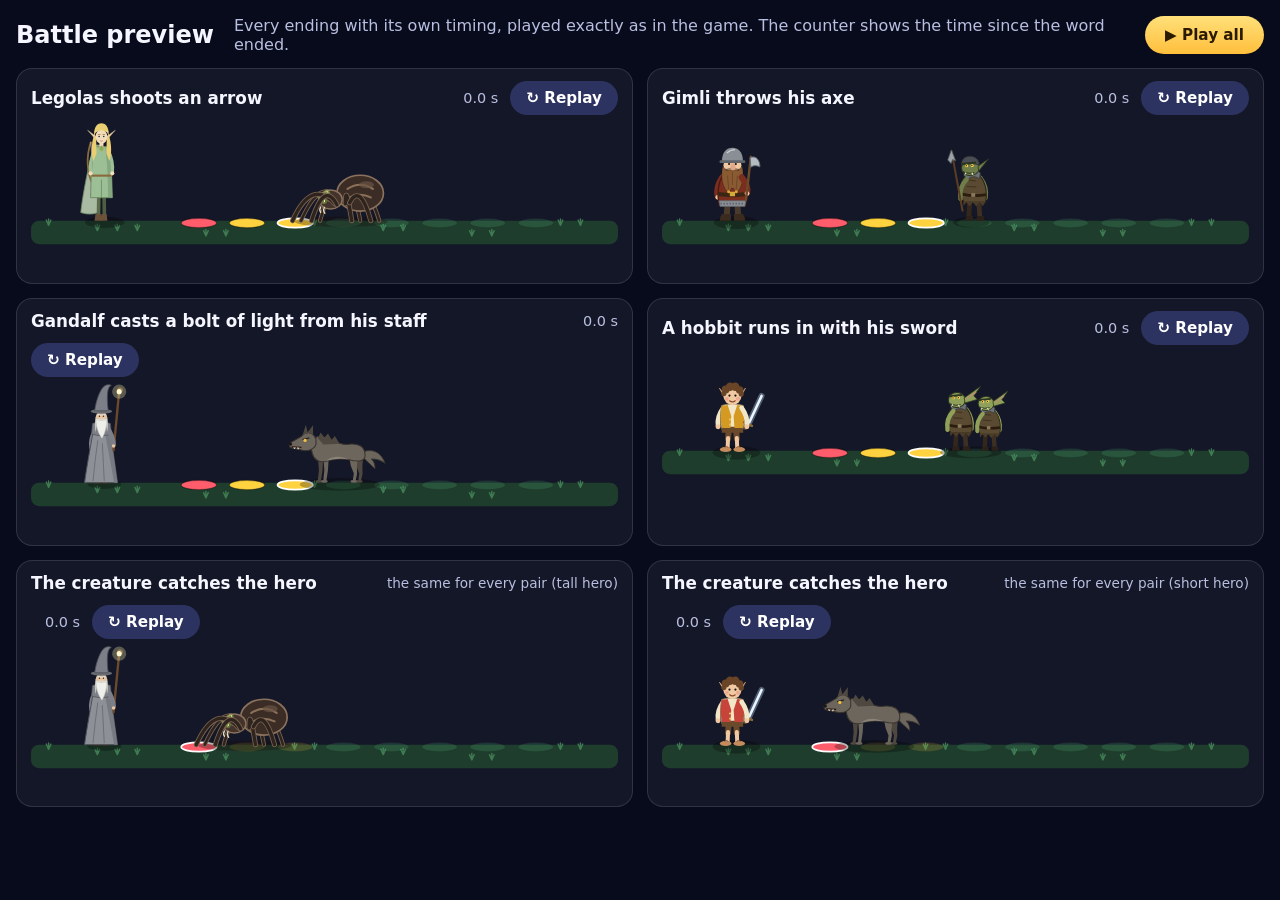
==== battles.html @ c3b60077 "Add a battle preview page that plays every ending with its own timing battles.html shows the four he" ====
<!DOCTYPE html>
<html lang="en">
<head>
  <meta charset="utf-8">
  <meta name="viewport" content="width=device-width, initial-scale=1">
  <title>Battle preview</title>
  <!-- Uses the game's own styles and scene, so what plays here is exactly what plays in the game.
       Keep the ?v= tags the same as in index.html. -->
  <link rel="stylesheet" href="styles.css?v=2026-11-20l">
  <style>
    html, body { height: auto; overflow: auto; }
    body { padding: 16px; color: var(--ink, #fff); font-family: system-ui, -apple-system, "Segoe UI", sans-serif; }
    .top { max-width: 1100px; margin: 0 auto 14px; display: flex; flex-wrap: wrap; align-items: center; gap: 12px 20px; }
    .top h1 { margin: 0; font-size: 1.5rem; }
    .top p { margin: 0; color: var(--ink-dim, #b8bfe0); flex: 1 1 320px; }
    .cards { max-width: 1400px; margin: 0 auto; display: grid; gap: 14px; }
    @media (min-width: 900px) { .cards { grid-template-columns: 1fr 1fr; } .top { max-width: 1400px; } }
    .card { background: rgba(255, 255, 255, .05); border: 1px solid rgba(255, 255, 255, .12); border-radius: 16px; padding: 12px 14px; }
    .card-head { display: flex; align-items: center; gap: 12px; flex-wrap: wrap; }
    .card-head h2 { margin: 0; font-size: 1.05rem; flex: 1 1 auto; }
    .card-head .note { color: var(--ink-dim, #b8bfe0); font-size: .85rem; }
    .clock-txt { font-variant-numeric: tabular-nums; color: var(--ink-dim, #b8bfe0); font-size: .9rem; min-width: 3.4em; text-align: right; }
    .card .scene-svg { max-height: none; }
    .msg { min-height: 1.6em; margin-top: 4px; text-align: center; font-weight: 800; transition: opacity .2s; }
    .msg.box { color: var(--gold, #ffcf5c); }
    button.play { cursor: pointer; border: 0; border-radius: 999px; padding: 8px 16px; font-weight: 800; font-size: .95rem; background: #2c3360; color: #fff; }
    button.play.all { background: linear-gradient(180deg, #ffe07a, #ffbf3c); color: #2a1a00; padding: 10px 20px; }
  </style>
</head>
<body>
  <header class="top">
    <h1>Battle preview</h1>
    <p>Every ending with its own timing, played exactly as in the game. The counter shows the time since the word ended.</p>
    <button type="button" class="play all" id="play-all">▶ Play all</button>
  </header>
  <main class="cards" id="cards"></main>

  <script src="scene.js?v=2026-11-20l"></script>
  <script>
  (function () {
    'use strict';
    // Each battle with a different timing. The creature wins the same way against every hero,
    // so it is shown twice: against a tall hero and against a short one.
    var BATTLES = [
      { hero: 'legolas', foe: 'spider', won: true, title: 'Legolas shoots an arrow', note: '' },
      { hero: 'gimli', foe: 'orc', won: true, title: 'Gimli throws his axe', note: '' },
      { hero: 'gandalf', foe: 'warg', won: true, title: 'Gandalf casts a bolt of light from his staff', note: '' },
      { hero: 'hobbit', foe: 'goblins', won: true, title: 'A hobbit runs in with his sword', note: '' },
      { hero: 'gandalf', foe: 'spider', won: false, title: 'The creature catches the hero', note: 'the same for every pair (tall hero)' },
      { hero: 'hobbit', foe: 'warg', won: false, title: 'The creature catches the hero', note: 'the same for every pair (short hero)' }
    ];
    var ROUND_PAUSE = 5000;   // as in the game: the result box appears 5 s after the word ends

    function cap(s) { return s.charAt(0).toUpperCase() + s.slice(1); }

    var cards = document.getElementById('cards');
    BATTLES.forEach(function (b, i) {
      var c = document.createElement('section');
      c.className = 'card';
      c.innerHTML = '<div class="card-head"><h2>' + b.title + '</h2><span class="note">' + b.note + '</span>' +
        '<span class="clock-txt">0.0 s</span><button type="button" class="play">↻ Replay</button></div>' +
        '<div class="scene"></div><div class="msg"></div>';
      cards.appendChild(c);
      c.querySelector('.play').addEventListener('click', function () { play(c, b); });
      reset(c, b);
    });

    // Build a fresh scene for this battle, with the creature a few stones along the path.
    function reset(c, b) {
      clearTimers(c);
      var root = c.querySelector('.scene');
      root.innerHTML = SCENE.html(b.hero, b.foe);
      c.names = { hero: SCENE.hero().name, foe: SCENE.foe().name, emoji: SCENE.foe().emoji };
      SCENE.update(root, b.won ? 5 : 7, true);
      c.querySelector('.msg').textContent = '';
      c.querySelector('.msg').className = 'msg';
      c.querySelector('.clock-txt').textContent = '0.0 s';
    }
    function clearTimers(c) { (c.timers || []).forEach(clearTimeout); clearInterval(c.tick); c.timers = []; }
    function later(c, ms, fn) { c.timers.push(setTimeout(fn, ms)); }

    function play(c, b) {
      reset(c, b);
      var root = c.querySelector('.scene'), msg = c.querySelector('.msg'), n = c.names;
      var t0;
      function start() {
        t0 = Date.now();
        c.tick = setInterval(function () { c.querySelector('.clock-txt').textContent = ((Date.now() - t0) / 1000).toFixed(1) + ' s'; }, 100);
        later(c, ROUND_PAUSE, function () { msg.className = 'msg box'; msg.textContent = '(The result box appears here in the game.)'; });
        later(c, ROUND_PAUSE + 1500, function () { clearInterval(c.tick); });
      }
      if (b.won) {
        // The word is solved: the hero attacks at once.
        SCENE.end(root, true);
        msg.textContent = '🏹 Hooray! ' + n.hero + ' beat ' + n.foe + '!';
        later(c, 4000, function () { msg.textContent = ''; });
        start();
      } else {
        // The last miss: the creature takes its last step, then (1 s later, as in the game) catches the hero.
        later(c, 400, function () {
          SCENE.update(root, 8, false);
          msg.textContent = n.emoji + ' Oh no! ' + cap(n.foe) + ' got ' + n.hero + '!';
        });
        later(c, 1400, function () {
          SCENE.end(root, false);
          start();
          later(c, 3000, function () { msg.textContent = ''; });
        });
      }
    }

    document.getElementById('play-all').addEventListener('click', function () {
      [].forEach.call(document.querySelectorAll('.card'), function (c, i) { play(c, BATTLES[i]); });
    });
  })();
  </script>
</body>
</html>
---- styles.css ----
/* ================= Snowman ================= */
:root {
  --bg-0: #080b1c;
  --bg-1: #121a3a;
  --ink: #f5f6ff;
  --ink-dim: #b9bfe0;
  --ink-faint: #848bb5;
  --glass: rgba(255, 255, 255, .06);
  --glass-2: rgba(255, 255, 255, .1);
  --line: rgba(255, 255, 255, .13);
  --gold: #ffcf5c;
  --gold-deep: #f09a1a;
  --good: #5fe3a1;
  --bad: #ff5c6c;
  --wood: #c08a4b;
  --shadow: 0 10px 30px rgba(0, 0, 0, .35);
  --font: ui-rounded, "SF Pro Rounded", "Avenir Next", "Nunito", "Segoe UI", system-ui, -apple-system, sans-serif;
  --ease: cubic-bezier(.34, 1.4, .5, 1);
}

*, *::before, *::after { box-sizing: border-box; }

html, body {
  height: 100%;
  margin: 0;
  overflow: hidden;
  background: var(--bg-0);
  color: var(--ink);
  font-family: var(--font);
  -webkit-font-smoothing: antialiased;
  -webkit-tap-highlight-color: transparent;
  -webkit-user-select: none;
  user-select: none;
  touch-action: manipulation;
  overscroll-behavior: none;
}

button, input { font: inherit; color: inherit; }
button { cursor: pointer; touch-action: manipulation; }
h1, h2, h3, p { margin: 0; }
[hidden] { display: none !important; }

.backdrop {
  position: fixed; inset: 0; z-index: 0;
  background:
    radial-gradient(60vmax 60vmax at 10% -10%, rgba(120, 70, 220, .35), transparent 60%),
    radial-gradient(55vmax 55vmax at 105% 15%, rgba(40, 150, 230, .22), transparent 60%),
    radial-gradient(70vmax 50vmax at 50% 125%, rgba(255, 110, 150, .16), transparent 60%),
    linear-gradient(170deg, var(--bg-1), var(--bg-0) 70%);
}
.backdrop::before {
  content: ""; position: absolute; inset: 0; opacity: .7;
  background-image:
    radial-gradient(1.2px 1.2px at 20px 30px, #fff, transparent),
    radial-gradient(1px 1px at 90px 110px, rgba(255, 255, 255, .8), transparent),
    radial-gradient(1.4px 1.4px at 150px 60px, rgba(255, 230, 170, .9), transparent),
    radial-gradient(1px 1px at 60px 170px, rgba(180, 210, 255, .9), transparent);
  background-size: 220px 220px;
  -webkit-mask-image: linear-gradient(180deg, #000, transparent 85%);
  mask-image: linear-gradient(180deg, #000, transparent 85%);
}

.screen {
  position: fixed; inset: 0; z-index: 1;
  display: none; flex-direction: column;
  padding: env(safe-area-inset-top) env(safe-area-inset-right) env(safe-area-inset-bottom) env(safe-area-inset-left);
}
.screen.active { display: flex; animation: screen-in .35s ease both; }
@keyframes screen-in { from { opacity: 0; transform: scale(.985); } to { opacity: 1; transform: none; } }

/* ================= Buttons ================= */
.btn {
  display: inline-flex; align-items: center; justify-content: center; gap: 8px;
  border: 1px solid var(--line);
  background: var(--glass-2);
  border-radius: 999px;
  padding: 0 20px;
  min-height: 46px;
  font-weight: 700;
  letter-spacing: .01em;
  white-space: nowrap;
  transition: transform .15s ease, background .15s ease, box-shadow .15s ease;
}
.btn svg { width: 20px; height: 20px; fill: none; stroke: currentColor; stroke-width: 2; stroke-linecap: round; stroke-linejoin: round; flex: none; }
.btn:active { transform: scale(.96); }
.btn.ghost:hover { background: rgba(255, 255, 255, .17); }
.btn.primary {
  border: 0;
  color: #2a1a00;
  background: linear-gradient(180deg, #ffe08a, var(--gold) 45%, var(--gold-deep));
  box-shadow: 0 8px 22px rgba(240, 170, 40, .35), inset 0 1px 0 rgba(255, 255, 255, .6);
}
.btn.primary:hover { box-shadow: 0 10px 28px rgba(240, 170, 40, .5), inset 0 1px 0 rgba(255, 255, 255, .6); }
.btn.danger { border: 0; color: #fff; background: linear-gradient(180deg, #ff7d8e, #e0405c); }
.btn.big { min-height: 60px; padding: 0 44px; font-size: 1.2rem; }
.btn:focus-visible, .icon-btn:focus-visible, .tile:focus-visible, .seg:focus-visible, .key:focus-visible {
  outline: 3px solid var(--gold); outline-offset: 3px;
}

.icon-btn {
  width: 46px; height: 46px; flex: none;
  display: grid; place-items: center;
  border-radius: 50%;
  border: 1px solid var(--line);
  background: var(--glass-2);
  transition: transform .15s ease, background .15s ease;
}
.icon-btn:hover { background: rgba(255, 255, 255, .17); }
.icon-btn:active { transform: scale(.92); }
.icon-btn svg { width: 22px; height: 22px; fill: none; stroke: currentColor; stroke-width: 2; stroke-linecap: round; stroke-linejoin: round; }
.icon-btn .spk { fill: currentColor; stroke: none; }
.icon-btn .mute { display: none; }
.icon-btn.off .wave { display: none; }
.icon-btn.off .mute { display: block; }
.icon-btn.off { color: var(--ink-faint); }

/* Numbered player disc (used on cards, seats and in scores) */
.pdisc {
  --d: 34px;
  width: var(--d); height: var(--d); flex: none;
  display: inline-grid; place-items: center;
  border-radius: 50%;
  font-weight: 900; font-size: calc(var(--d) * .45); line-height: 1;
  color: #1a1030;
  background:
    radial-gradient(circle at 34% 28%, rgba(255, 255, 255, .7), transparent 46%),
    var(--pc);
  box-shadow: 0 3px 8px rgba(0, 0, 0, .4), inset 0 -2px 3px rgba(0, 0, 0, .25);
}
.pdisc.sm { --d: 28px; }

/* ================= Settings ================= */
.setup-scroll {
  flex: 1; min-height: 0; overflow-y: auto; -webkit-overflow-scrolling: touch;
  padding: clamp(18px, 4vh, 40px) clamp(14px, 4vw, 40px) 24px;
  display: flex; flex-direction: column; align-items: center; gap: 18px;
}
.setup-scroll > * { width: 100%; max-width: 1040px; }

.hero { text-align: center; padding-bottom: 6px; }
.hero h1 {
  font-size: clamp(2.3rem, 6vw, 3.8rem); font-weight: 800; letter-spacing: -.02em; line-height: 1.05;
  background: linear-gradient(180deg, #fff, #ffe7a6 70%, #ffc76a);
  -webkit-background-clip: text; background-clip: text; color: transparent;
}
.hero p { margin: 10px auto 0; max-width: 36em; color: var(--ink-dim); font-size: clamp(.98rem, 2vw, 1.1rem); line-height: 1.45; }

.logo { position: relative; width: 210px; height: 74px; margin: 0 auto 8px; }
.tile-mini {
  position: absolute; bottom: 0;
  width: 50px; height: 50px; display: grid; place-items: center;
  border-radius: 12px;
  font-weight: 900; font-size: 1.7rem; color: #3a2000;
  background: linear-gradient(180deg, #ffe7a6, #ffcf5c 60%, #f09a1a);
  box-shadow: 0 5px 12px rgba(0, 0, 0, .4), inset 0 -3px 0 rgba(0, 0, 0, .15);
}
.tile-mini.t1 { left: 0; }
.tile-mini.t2 { left: 53px; }
.tile-mini.t3 { left: 106px; }
.tile-mini.t4 { left: 159px; animation: letter-drop 2.6s cubic-bezier(.5, 0, .9, .5) infinite; }
@keyframes letter-drop {
  0% { transform: translateY(-34px); opacity: 0; }
  12% { opacity: 1; }
  30% { transform: translateY(0); }
  36% { transform: translateY(-7px); }
  42%, 100% { transform: translateY(0); opacity: 1; }
}

.panel {
  background: var(--glass);
  border: 1px solid var(--line);
  border-radius: 22px;
  padding: clamp(14px, 2.4vw, 22px);
  box-shadow: var(--shadow);
  -webkit-backdrop-filter: blur(14px); backdrop-filter: blur(14px);
}
.panel-head { display: flex; align-items: center; justify-content: space-between; gap: 12px; flex-wrap: wrap; margin-bottom: 14px; }
.panel h2 { font-size: 1.2rem; font-weight: 800; }
.hint { color: var(--ink-faint); font-size: .9rem; margin-top: 12px; line-height: 1.4; }

.segmented { display: inline-flex; padding: 4px; gap: 4px; border-radius: 999px; background: rgba(0, 0, 0, .28); border: 1px solid var(--line); }
.seg {
  min-width: 58px; min-height: 44px; padding: 0 14px; border: 0; border-radius: 999px; background: transparent;
  font-weight: 800; font-size: 1.02rem; color: var(--ink-dim);
  transition: background .2s ease, color .2s ease;
}
.seg:hover { color: var(--ink); }
.seg.on { background: linear-gradient(180deg, #ffe08a, var(--gold) 45%, var(--gold-deep)); color: #2a1a00; box-shadow: 0 3px 10px rgba(240, 170, 40, .35); }
.segmented.small .seg { min-width: 0; min-height: 40px; font-size: .92rem; padding: 0 13px; }

.seats { display: grid; gap: 10px; }
.seat {
  display: flex; align-items: center; gap: 10px; flex-wrap: wrap;
  padding: 10px 12px; border-radius: 16px;
  background: rgba(0, 0, 0, .22);
  border: 1px solid var(--line);
  border-left: 4px solid var(--pc);
}
.seat input {
  flex: 1 1 150px; min-width: 0; min-height: 46px;
  padding: 0 14px; border-radius: 12px;
  border: 1px solid var(--line); background: rgba(255, 255, 255, .07);
  font-weight: 700; font-size: 1.05rem;
  -webkit-user-select: text; user-select: text;
}
.seat input::placeholder { color: var(--ink-faint); font-weight: 600; }
.seat .seat-opts { display: flex; gap: 8px; flex-wrap: wrap; }
.seat .diff[hidden] { display: none; }

.levels { display: grid; grid-template-columns: repeat(5, minmax(0, 1fr)); gap: 12px; }
.tile {
  position: relative; text-align: left;
  display: flex; flex-direction: column; gap: 6px;
  padding: 14px; border-radius: 18px; min-height: 176px;
  border: 2px solid var(--line); background: rgba(0, 0, 0, .22);
  transition: transform .15s ease, border-color .2s ease, background .2s ease;
}
.tile:hover { background: rgba(255, 255, 255, .08); }
.tile:active { transform: scale(.98); }
.tile.on { border-color: var(--gold); background: rgba(255, 207, 92, .1); box-shadow: 0 0 0 4px rgba(255, 207, 92, .12); }
.tile.on::after {
  content: "✓"; position: absolute; top: 10px; right: 10px;
  width: 26px; height: 26px; border-radius: 50%;
  display: grid; place-items: center; font-weight: 900; font-size: .9rem;
  background: var(--gold); color: #2a1a00;
}
.tile-num { color: var(--ink-faint); font-size: .8rem; font-weight: 800; letter-spacing: .06em; text-transform: uppercase; }
.tile-name { font-size: 1.1rem; font-weight: 800; }
.tile-sample { font-weight: 900; font-size: 1.05rem; color: var(--gold); letter-spacing: .04em; white-space: nowrap; overflow: hidden; text-overflow: ellipsis; }
.tile-desc { color: var(--ink-dim); font-size: .86rem; line-height: 1.35; }
.tile-size { color: var(--ink-faint); font-size: .8rem; margin-top: auto; line-height: 1.3; }

.setup-footer {
  flex: none; display: flex; align-items: center; justify-content: center; gap: 22px; flex-wrap: wrap;
  padding: 14px clamp(14px, 4vw, 40px) calc(14px + env(safe-area-inset-bottom));
  background: linear-gradient(180deg, transparent, rgba(6, 8, 22, .85) 40%);
  border-top: 1px solid var(--line);
}
.summary { color: var(--ink-dim); font-weight: 600; text-align: center; }
.summary b { color: var(--ink); }

/* ================= Play screen ================= */
.topbar {
  flex: none; display: flex; align-items: center; gap: 14px;
  padding: 10px clamp(10px, 2vw, 22px) 6px;
}
.brand { display: flex; align-items: center; gap: 8px; font-weight: 800; font-size: 1.2rem; white-space: nowrap; }
.brand-mark {
  width: 34px; height: 34px; border-radius: 10px; display: grid; place-items: center; font-size: 1.05rem; font-weight: 900;
  color: #2a1a00; background: linear-gradient(180deg, #ffe08a, var(--gold) 45%, var(--gold-deep));
  box-shadow: 0 3px 10px rgba(240, 170, 40, .4);
}
.round-info { flex: 1; min-width: 0; text-align: center; color: var(--ink-dim); font-weight: 700; white-space: nowrap; overflow: hidden; text-overflow: ellipsis; }
.round-info b { color: var(--ink); }
.controls { display: flex; align-items: center; gap: 8px; }

.players {
  flex: none; display: grid; gap: clamp(6px, 1vw, 12px);
  grid-template-columns: repeat(var(--n, 2), minmax(0, 1fr));
  padding: 6px clamp(10px, 2vw, 22px);
  width: 100%; max-width: 1200px; margin: 0 auto;
}
.pcard {
  position: relative; display: flex; align-items: center; gap: 10px; min-width: 0;
  padding: 10px 14px; border-radius: 18px;
  background: var(--glass); border: 2px solid var(--line);
  transition: transform .25s var(--ease), border-color .25s ease, background .25s ease, box-shadow .25s ease, opacity .25s ease;
}
.pcard-text { flex: 1; min-width: 0; }
.pcard-name { font-weight: 800; font-size: 1.05rem; white-space: nowrap; overflow: hidden; text-overflow: ellipsis; }
.pcard-tag { color: var(--ink-faint); font-size: .8rem; font-weight: 700; white-space: nowrap; overflow: hidden; text-overflow: ellipsis; min-height: 1.1em; }
.pips { display: flex; flex-wrap: wrap; gap: 1px; margin-top: 2px; line-height: 1; }
.pip { font-style: normal; font-size: .95rem; color: rgba(255, 255, 255, .16); }
.pip.on { color: #ff5c6c; text-shadow: 0 0 6px rgba(255, 92, 108, .45); }
.pcard-score { text-align: center; line-height: 1; flex: none; }
.pcard-score b { display: block; font-size: 1.8rem; font-weight: 900; font-variant-numeric: tabular-nums; }
.pcard-score span { font-size: .66rem; font-weight: 800; letter-spacing: .08em; text-transform: uppercase; color: var(--ink-faint); }
.pcard.active {
  border-color: var(--pc);
  background: linear-gradient(180deg, color-mix(in srgb, var(--pc) 22%, transparent), color-mix(in srgb, var(--pc) 8%, transparent));
  box-shadow: 0 0 0 4px color-mix(in srgb, var(--pc) 22%, transparent), 0 10px 26px rgba(0, 0, 0, .35);
  transform: translateY(-2px);
}
.pcard.active .pcard-tag { color: var(--pc); }
.pcard.active .pdisc { animation: bob 1.1s ease-in-out infinite; }
.pcard.active { animation: card-pulse 1.2s ease-in-out infinite; }
@keyframes card-pulse {
  0%, 100% { border-color: var(--pc); box-shadow: 0 0 0 4px color-mix(in srgb, var(--pc) 22%, transparent), 0 10px 26px rgba(0, 0, 0, .35); }
  50% { border-color: #ffffff; box-shadow: 0 0 0 10px color-mix(in srgb, var(--pc) 45%, transparent), 0 10px 26px rgba(0, 0, 0, .35); }
}
.pcard.out { opacity: .5; }
.pcard.out .pcard-name { text-decoration: line-through; }
@keyframes bob { 50% { transform: translateY(-4px); } }

.status {
  flex: none; display: flex; align-items: center; justify-content: center;
  min-height: 52px; padding: 4px clamp(10px, 2vw, 22px);
  position: relative; z-index: 2;
  width: 100%; max-width: 1200px; margin: 0 auto;
}
.status-main { display: flex; align-items: center; gap: 10px; font-weight: 800; font-size: clamp(1.05rem, 2.2vw, 1.4rem); min-width: 0; }
/* Overflow is visible and the line is roomy, so tall and descending letters are not clipped */
.status-main .txt { min-width: 0; line-height: 1.5; padding: 2px 0; white-space: nowrap; }
.status-main .sub { color: var(--ink-dim); font-weight: 600; font-size: .8em; }
.dots::after { content: ""; animation: dots 1.2s steps(4, end) infinite; }
@keyframes dots { 0% { content: ""; } 25% { content: "."; } 50% { content: ".."; } 75% { content: "..."; } }

/* Table: the path scene across the full width, then the word, the category and the Solve button */
.table {
  container-type: size;
  flex: 1; min-height: 0; min-width: 0;
  display: flex; flex-direction: column; align-items: center; justify-content: center;
  gap: clamp(4px, 1.2vh, 12px);
  padding: 4px clamp(10px, 2vw, 22px);
  width: 100%; max-width: 1200px; margin: 0 auto;
  position: relative;
}
.solve-slot { width: 100%; display: flex; justify-content: center; }
.stage { position: relative; width: 100%; min-width: 0; flex: 0 1 auto; }
.scene { width: 100%; display: flex; justify-content: center; }
.stage .clock { position: absolute; top: 0; right: 0; width: clamp(56px, 7vw, 92px); }
.clock {
  position: relative; flex: 0 0 auto; aspect-ratio: 1;
  width: clamp(72px, 9vw, 112px);
  display: grid; place-items: center;
}
.clock.hot { animation: clock-pulse .5s ease-in-out infinite alternate; }
@keyframes clock-pulse { to { transform: scale(1.06); } }
.clock-svg { width: 100%; height: 100%; transform: rotate(-90deg); overflow: visible; }
.clock .ring-bg { fill: rgba(0, 0, 0, .3); stroke: var(--line); stroke-width: 7; }
.clock .ring-fg {
  fill: none; stroke: var(--good); stroke-width: 7; stroke-linecap: round;
  stroke-dasharray: 276.46; stroke-dashoffset: 0;
  transition: stroke-dashoffset .25s linear, stroke .3s ease;
}
.clock.warn .ring-fg { stroke: var(--gold); }
.clock.hot .ring-fg { stroke: var(--bad); }
.clock.idle .ring-fg { stroke: var(--ink-faint); opacity: .5; }
.clock-num { position: absolute; inset: 0; display: flex; flex-direction: column; align-items: center; justify-content: center; line-height: 1; }
.clock-num b { font-size: clamp(1.4rem, 3vw, 2.2rem); font-weight: 900; font-variant-numeric: tabular-nums; }
.clock.warn .clock-num b { color: var(--gold); }
.clock.hot .clock-num b { color: var(--bad); }
.clock.idle .clock-num b { color: var(--ink-faint); }
.clock-num span { margin-top: 2px; font-size: .66rem; font-weight: 800; letter-spacing: .08em; text-transform: uppercase; color: var(--ink-faint); }
.scene-svg { display: block; width: 100%; height: auto; max-height: max(60px, calc(100cqh - 215px)); overflow: visible; }
.scene .ground { fill: #1f3d2d; }
.scene .tuft { stroke: #3f7a52; stroke-width: 2.4; stroke-linecap: round; fill: none; }
/* The stepping stones: green, then yellow, then the last one red */
.scene .stone { stroke: rgba(0, 0, 0, .35); stroke-width: 2; transition: opacity .5s ease; }
.scene .st-g { fill: #5fd38a; }
.scene .st-y { fill: #ffd23f; }
.scene .st-r { fill: #ff5c6c; }
.scene .stone.passed { opacity: .16; }
.scene .stone.next { stroke: #ffffff; stroke-width: 3; }
/* The creature walks one stone per miss; its legs only wiggle while it moves */
.scene .foe { transition: transform .9s ease-in-out; }
.scene-svg.snap .foe { transition: none; }
.scene .sp-legs { animation: sp-wiggle .3s ease-in-out infinite alternate; animation-play-state: paused; transform-box: fill-box; }
.scene .sp-legs.l { transform-origin: 100% 40%; }
.scene .sp-legs.r { transform-origin: 0% 40%; animation-direction: alternate-reverse; }
.scene .foe.walking .sp-legs, .scene .won .sp-legs, .scene .lost .sp-legs { animation-play-state: running; }
.scene .foe.walking .foe-act { animation: foe-bob .3s ease-in-out infinite alternate; }
@keyframes sp-wiggle { from { transform: rotate(-9deg); } to { transform: rotate(9deg); } }
/* Creatures with two or four legs (orc, goblins, warg) swing them while they walk, and kick them when flipped over */
.scene .foe .leg-a, .scene .foe .leg-b { transform-box: fill-box; transform-origin: 50% 0; animation: leg-swing .3s ease-in-out infinite alternate; animation-play-state: paused; }
.scene .foe .leg-b { animation-direction: alternate-reverse; }
.scene .foe.walking .leg-a, .scene .foe.walking .leg-b, .scene .won .foe .leg-a, .scene .won .foe .leg-b, .scene .lost .foe .leg-a, .scene .lost .foe .leg-b { animation-play-state: running; }
@keyframes leg-swing { from { transform: rotate(-16deg); } to { transform: rotate(16deg); } }
@keyframes foe-bob { to { transform: translateY(-4px); } }
.scene .hero-act, .scene .foe-act { transform-box: fill-box; transform-origin: 50% 100%; }
/* Caught (slowed down so it is easy to follow): the creature leaps, bonks the hero on the head and hops down beside him; stars circle his head */
.scene .stars { opacity: 0; }
.scene .stars text { font-size: 22px; }
.scene .stars-spin { transform-box: fill-box; transform-origin: center; animation: stars-spin 1.4s linear infinite; }
.scene .lost .foe-act { animation: foe-pounce 2.2s ease-in-out forwards; }
.scene .lost .hero-act { animation: hero-bonk .7s 1.2s ease-out forwards; }
.scene .lost .stars { animation: show .4s 1.6s forwards; }
@keyframes foe-pounce {
  0% { transform: none; }
  35% { transform: translate(-120px, calc(var(--bonk) - 40px)); }
  55% { transform: translate(-166px, var(--bonk)); }   /* --bonk: the top of the hero's squashed head */
  75% { transform: translate(-120px, -70px); }
  100% { transform: translate(-64px, 0); }
}
@keyframes hero-bonk { 0% { transform: none; } 50% { transform: scale(1.15, .5); } 100% { transform: scale(1, .66); } }
@keyframes stars-spin { to { transform: rotate(360deg); } }
@keyframes show { to { opacity: 1; } }
/* Solved: the hero attacks with his own weapon (Legolas an arrow, Gimli a thrown axe, Gandalf a bolt of
   light from his staff, a hobbit runs in with his sword). The creature is knocked back as it is hit,
   slides back to where it started, flips onto its back and wiggles its legs; the hero hops for joy. */
.scene .shot { opacity: 0; }
.scene .arrow-shaft { stroke: #8a6a3a; stroke-width: 3; }
.scene .arrow-head { fill: #d9dde4; }
.scene .arrow-fletch { stroke: #f4f1e6; stroke-width: 2; }
.scene .won .shot { animation: shot-fly 1.6s linear forwards; }   /* a slow, steady flight so it is easy to follow */
@keyframes shot-fly { 0% { opacity: 1; transform: none; } 95% { opacity: 1; } 100% { opacity: 0; transform: translate(var(--fx), var(--fy)); } }
.scene .spin { transform-box: fill-box; transform-origin: center; }
.scene .won .spin { animation: stars-spin .4s linear infinite; }          /* the thrown axe spins */
.scene .won.w-axe .held { animation: held-away 1.7s forwards; }          /* Gimli's axe leaves his hand, then he has it back */
@keyframes held-away { 0%, 94% { opacity: 0; } 100% { opacity: 1; } }
.scene .staff-glow { transform-box: fill-box; transform-origin: center; }
.scene .won.w-staff .staff-glow { animation: staff-flash .6s ease-out 2 alternate; }
@keyframes staff-flash { to { transform: scale(3); } }
/* The sword fighter runs to the creature at a steady jog (2.7 s), strikes, and stays there hopping for joy */
.scene .won.w-sword .hero-act { animation: hero-charge 3.1s ease-in-out forwards, hero-hop-there .35s 3.6s ease-in-out 4 alternate; }
.scene .won.w-sword .hero-act .leg-a, .scene .won.w-sword .hero-act .leg-b { transform-box: fill-box; transform-origin: 50% 0; animation: leg-swing .34s ease-in-out 8 alternate; }
.scene .won.w-sword .hero-act .leg-b { animation-direction: alternate-reverse; }
@keyframes hero-charge {
  0% { transform: none; }
  87% { transform: translateX(var(--reach)); }
  93% { transform: translateX(var(--reach)) rotate(12deg); }
  100% { transform: translateX(var(--reach)); }
}
@keyframes hero-hop-there { from { transform: translateX(var(--reach)); } to { transform: translateX(var(--reach)) translateY(-14px); } }
/* With the slower run the strike lands at about 2.9 s, so the creature is knocked back then (and a bit quicker, to finish before the message) */
.scene .won.w-sword .foe-act { animation-delay: 2.9s; animation-duration: 2s; }
.scene .won.w-sword .hit-in { animation-delay: 2.85s; }
/* A flash where the weapon hits */
.scene .hit-in { opacity: 0; transform-box: fill-box; transform-origin: center; }
.scene .hit-ring { fill: none; stroke: #fff6c8; stroke-width: 4; }
.scene .hit-burst { stroke: #ffffff; stroke-width: 3; stroke-linecap: round; }
.scene .won .hit-in { animation: hit-flash .6s 1.5s ease-out forwards; }
@keyframes hit-flash { 0% { opacity: 0; transform: scale(.3); } 30% { opacity: 1; transform: scale(1.1); } 100% { opacity: 0; transform: scale(1.5); } }
.scene .won .foe-act { transform-origin: 50% 50%; animation: foe-flee 2.4s 1.55s ease-in-out forwards; }   /* starts as the weapon hits */
.scene .won .hero-act { animation: hero-hop .35s 3s ease-in-out 4 alternate; }
@keyframes foe-flee {
  0% { transform: none; }
  12% { transform: translateY(-36px); }
  22% { transform: translateY(0); }
  70% { transform: translateX(var(--back)); }
  85%, 100% { transform: translateX(var(--back)) scaleY(-1); }
}
@keyframes hero-hop { to { transform: translateY(-14px); } }
@media (prefers-reduced-motion: reduce) {
  .scene .foe { transition: none; }
  .scene .sp-legs, .scene .foe .leg-a, .scene .foe .leg-b, .scene .stars-spin, .scene .spin, .scene .foe.walking .foe-act { animation: none; }
  .scene .won .shot, .scene .won .hit-in, .scene .won .foe-act, .scene .lost .foe-act, .scene .won .hero-act, .scene .lost .hero-act,
  .scene .lost .stars, .scene .won .held, .scene .won .staff-glow, .scene .won .hero-act .leg-a, .scene .won .hero-act .leg-b { animation-duration: .01s; animation-delay: 0s; animation-iteration-count: 1; }
  .scene .won.w-sword .foe-act, .scene .won.w-sword .hit-in, .scene .won.w-sword .hero-act { animation-duration: .01s; animation-delay: 0s; }
}

.side {
  display: flex; flex-direction: column; align-items: center; gap: 14px;
  min-width: 0; width: 100%;   /* not positioned, so the toast is placed over the top of the scene */
}
.hint-wrap { min-height: 0; display: grid; place-items: center; }
.hint-wrap:empty { display: none; }   /* levels 2 to 5: no hint, so no space is kept for one */
.picture { font-size: clamp(3.6rem, 11vh, 6.2rem); line-height: 1; filter: drop-shadow(0 6px 12px rgba(0, 0, 0, .4)); animation: bob 2.4s ease-in-out infinite; }
.chip {
  padding: 10px 18px; border-radius: 999px;
  background: var(--glass-2); border: 1px solid var(--line);
  font-weight: 700; font-size: clamp(1rem, 2vw, 1.2rem); color: var(--ink-dim);
}
.chip b { color: var(--gold); }

/* The word band spans the full width of the screen. Every letter box shrinks as needed,
   so the whole word always stays on one line. */
.word-band { flex: none; width: 100%; padding: clamp(8px, 1.6vh, 14px) clamp(8px, 2vw, 22px) 4px; }
.word {
  --gap: clamp(3px, .6vw, 8px);
  container-type: inline-size;
  display: flex; flex-wrap: nowrap; justify-content: center; gap: var(--gap);
  width: 100%; margin: 0;
}
.wl {
  --w: min(clamp(26px, 6.2vw, 58px), calc((100cqi - (var(--n, 1) - 1) * var(--gap)) / var(--n, 1)));
  width: var(--w); flex: 0 0 auto;
  height: clamp(44px, 9vh, 66px);
  display: grid; place-items: center;
  border-bottom: 5px solid rgba(255, 255, 255, .55);
  font-weight: 900; font-size: min(clamp(1.6rem, 4.6vw, 3rem), calc(var(--w) * .72));
  color: var(--gold);
  text-shadow: 0 3px 8px rgba(0, 0, 0, .4);
}
.wl.found { color: var(--good); }
.wl.pop { animation: pop-in .5s var(--ease); }
.wl.missed { color: var(--bad); opacity: .85; }
@keyframes pop-in { from { transform: scale(.4) translateY(10px); opacity: 0; } }

/* The toast floats over the top of the scene (the sky), out of the page flow, so showing it never moves anything else. */
.toast-slot { position: absolute; top: 2px; left: 0; right: 0; height: 52px; z-index: 8; pointer-events: none; }
.toast {
  position: absolute; left: 50%; top: 50%; translate: -50% -50%;
  display: flex; align-items: center; gap: 12px;
  max-width: calc(100% - 16px); white-space: nowrap;
  padding: 10px 20px; border-radius: 20px;
  background: rgba(14, 10, 34, .92); border: 2px solid var(--gold);
  box-shadow: 0 10px 30px rgba(0, 0, 0, .5), 0 0 30px rgba(255, 207, 92, .2);
  font-weight: 900; font-size: clamp(1.1rem, 2.6vw, 1.5rem);
  transform: scale(.7); opacity: 0;
  transition: transform .3s var(--ease), opacity .2s ease;
}
.toast.show { transform: scale(1); opacity: 1; }
.toast-ico { font-size: 1.5em; line-height: 1; }

/* On-screen keyboard */
.keyboard { flex: none; width: 100%; max-width: 1000px; margin: 0 auto; padding: 6px clamp(8px, 2vw, 18px) calc(12px + env(safe-area-inset-bottom)); }
.kb-alpha { display: grid; grid-template-columns: repeat(9, minmax(0, 1fr)); gap: clamp(6px, 1vw, 10px); }
.kb-row { display: flex; justify-content: center; gap: clamp(3px, .6vw, 7px); margin-bottom: clamp(4px, .8vh, 8px); }
.kb-row:last-child { margin-bottom: 0; }
.key {
  flex: 1 1 0; min-width: 0; height: clamp(38px, 7.2vh, 56px);
  border: 1px solid var(--line); border-radius: 14px;
  background: rgba(255, 255, 255, .1);
  font-weight: 900; font-size: clamp(1rem, 2.6vw, 1.35rem);
  box-shadow: 0 4px 0 rgba(0, 0, 0, .3);
  transition: transform .1s ease, background .15s ease;
}
.key.big { height: clamp(50px, 9vh, 72px); font-size: clamp(1.5rem, 4.4vw, 2.3rem); border-radius: 18px; }
/* Levels 3 to 5: a little bigger letter boxes */
.keyboard.qwerty .key { height: clamp(44px, 8vh, 62px); font-size: clamp(1.15rem, 3.1vw, 1.6rem); }
.kb-row .key { max-width: 62px; }
.key:not(:disabled):hover { background: rgba(255, 255, 255, .2); }
.key:not(:disabled):active { transform: translateY(2px); box-shadow: 0 2px 0 rgba(0, 0, 0, .3); }
.key:disabled { opacity: .4; cursor: default; }
.key.hit { background: linear-gradient(180deg, #8af0bd, var(--good)); color: #063a22; border-color: transparent; opacity: 1; }
.key.miss { background: linear-gradient(180deg, #ff8a95, var(--bad)); color: #3e0a12; border-color: transparent; opacity: .9; text-decoration: line-through; }
.key:disabled { box-shadow: none; }

/* Solve the whole word */
.solve-bar { display: flex; flex-wrap: wrap; justify-content: center; align-items: center; gap: 8px; margin-bottom: 8px; min-height: 40px; }
.solve-bar.solve-empty { visibility: hidden; }
.solve-bar .btn { min-height: 40px; padding: 0 16px; font-size: .95rem; }
.solve-bar .btn.solve-go {
  border: 0; color: #0b3a1e;
  background: linear-gradient(180deg, #d6fbe2, #9ff0b9);
  box-shadow: 0 6px 16px rgba(95, 227, 161, .35), inset 0 1px 0 rgba(255, 255, 255, .7);
}
.solve-bar .btn.solve-go:hover { background: linear-gradient(180deg, #e6fdec, #b2f5c8); }
.solve-bar .btn:disabled { opacity: .4; }
.wl.typed { color: #fff; border-bottom-color: var(--gold); }

/* ================= Modal ================= */
.modal-layer {
  position: fixed; inset: 0; z-index: 20; display: grid; place-items: center; padding: 18px;
  background: rgba(5, 6, 18, .62);
  -webkit-backdrop-filter: blur(5px); backdrop-filter: blur(5px);
  animation: fade .2s ease both;
}
@keyframes fade { from { opacity: 0; } }
.modal {
  width: min(520px, 100%); max-height: 92vh; overflow-y: auto;
  padding: clamp(20px, 4vw, 32px); border-radius: 26px; text-align: center;
  background: linear-gradient(180deg, #26204f, #151333);
  border: 1px solid rgba(255, 255, 255, .18);
  box-shadow: 0 30px 80px rgba(0, 0, 0, .65);
  animation: modal-in .35s var(--ease) both;
}
@keyframes modal-in { from { transform: scale(.85) translateY(20px); opacity: 0; } }
.modal-ico { font-size: 3.4rem; line-height: 1; margin-bottom: 8px; }
.modal h3 { font-size: clamp(1.5rem, 4.5vw, 2.1rem); font-weight: 900; line-height: 1.15; }
.modal p { color: var(--ink-dim); margin-top: 8px; line-height: 1.45; }
.answer {
  margin: 16px auto 0; display: inline-block; padding: 10px 22px; border-radius: 18px;
  background: rgba(0, 0, 0, .3); border: 1px solid var(--line);
  font-weight: 900; font-size: clamp(1.6rem, 5vw, 2.3rem); letter-spacing: .12em; color: var(--gold);
}
.scores { display: grid; gap: 8px; margin: 18px 0 4px; text-align: left; }
.score-row { display: flex; align-items: center; gap: 10px; padding: 8px 12px; border-radius: 14px; background: rgba(0, 0, 0, .25); border: 1px solid var(--line); }
.score-row .nm { flex: 1; min-width: 0; font-weight: 800; overflow: hidden; text-overflow: ellipsis; white-space: nowrap; }
.score-row .sc { font-weight: 900; font-size: 1.3rem; font-variant-numeric: tabular-nums; }
.score-row.lead { border-color: var(--gold); background: rgba(255, 207, 92, .1); }
.modal-actions { display: flex; gap: 10px; justify-content: center; flex-wrap: wrap; margin-top: 20px; }
.modal-actions .btn { min-height: 52px; padding: 0 24px; }

#confetti { position: fixed; inset: 0; width: 100%; height: 100%; z-index: 30; pointer-events: none; }

/* ================= Responsive ================= */
@media (min-width: 1400px) and (min-height: 820px) {
  html { font-size: 19px; }
  .pcard .pdisc { --d: 46px; }
  .btn, .icon-btn { min-height: 52px; }
  .icon-btn { width: 52px; height: 52px; }
}
@media (max-width: 900px) {
  .levels { grid-template-columns: repeat(3, minmax(0, 1fr)); }
  .levels .tile:last-child:nth-child(3n + 1) { grid-column: 2 / span 1; }
}
@media (max-width: 720px) {
  .brand-name { display: none; }
  .controls .btn { padding: 0; width: 46px; }
  .controls .btn span { display: none; }
  .round-info .long { display: none; }
  .round-info { font-size: .9rem; text-align: left; }
  .topbar { gap: 8px; }
  .pcard { padding: 8px 10px; gap: 8px; border-radius: 14px; }
  .pcard .pdisc { --d: 30px; }
  .pcard-name { font-size: .95rem; }
  .pcard-score b { font-size: 1.4rem; }
  .pcard-score span { display: none; }
  .players[style*="--n: 4"] .pcard-tag { display: none; }
  .players[style*="--n: 4"] { grid-template-columns: repeat(2, minmax(0, 1fr)); }
  .players[style*="--n: 4"] .pcard { padding: 5px 10px; }
  .players[style*="--n: 3"] .pcard-tag { display: none; }
  .levels { grid-template-columns: repeat(2, minmax(0, 1fr)); }
  .levels .tile:last-child:nth-child(odd) { grid-column: span 2; }
  .levels .tile { min-height: 0; }
  .tile-desc { display: none; }
  /* Phones: keep the scene, word and Solve button all on screen above the keyboard */
  .table { gap: 4px; position: relative; }
  .hint-wrap { min-height: 0; }
  .picture { font-size: clamp(2.4rem, 7vh, 3.6rem); }
  .chip { padding: 6px 14px; }
  .side { gap: 4px; }
  .toast-slot { position: absolute; top: 2px; left: 0; right: 0; height: auto; z-index: 8; }
  .status { min-height: 40px; }
}
@media (max-width: 480px) {
  .seat .seat-opts { width: 100%; }
  .btn.big { width: 100%; }
  .kb-row .key { max-width: none; }
  .pcard .pips { display: none; }
}
/* Short windows: shrink the keys so the word and keyboard stay on screen */
@media (max-height: 820px) {
  .toast-slot { height: 44px; }
  .key.big { height: clamp(40px, 7vh, 60px); }
  .keyboard.qwerty .key { height: clamp(38px, 6.5vh, 54px); }
}
@media (max-height: 560px) {
  .topbar { padding-top: 4px; padding-bottom: 2px; }
  .players { padding-top: 2px; padding-bottom: 2px; }
  .pcard { padding: 4px 10px; }
  .pcard-tag, .pcard-score span { display: none; }
  .pcard .pdisc { --d: 26px; }
  .status { min-height: 34px; }
  .icon-btn, .controls .btn { width: 40px; height: 40px; min-height: 40px; }
  .controls .btn { padding: 0; }
  .controls .btn span { display: none; }   /* icons only, so the buttons don't overlap */
  .toast-slot { height: 36px; }
}
/* Short landscape screens (phones turned sideways): the word, category and Solve button share one row under the scene */
@media (max-height: 560px) and (orientation: landscape) {
  .table { display: grid; grid-template-columns: minmax(0, 1fr) auto; grid-template-areas: "stage stage" "word side"; align-content: center; column-gap: 12px; row-gap: 4px; }
  .stage { grid-area: stage; }
  .word-band { grid-area: word; padding: 0; }
  .side { grid-area: side; flex-direction: row; width: auto; gap: 8px; }
  .solve-slot { width: auto; }
  .solve-bar { margin-bottom: 0; flex-wrap: nowrap; }
  .chip { padding: 4px 12px; font-size: .9rem; white-space: nowrap; }
  .wl { height: 40px; }
  .scene-svg { max-height: max(40px, calc(100cqh - 56px)); }
  .stage .clock { width: 48px; }
}
@media (max-height: 450px) {
  .key.big { height: 34px; font-size: 1.3rem; border-radius: 12px; }
  .kb-alpha { gap: 5px; }
}
@media (prefers-reduced-motion: reduce) {
  .backdrop::after, .tile-mini.t4, .pcard.active .pdisc, .pcard.active, .picture { animation: none; }
}
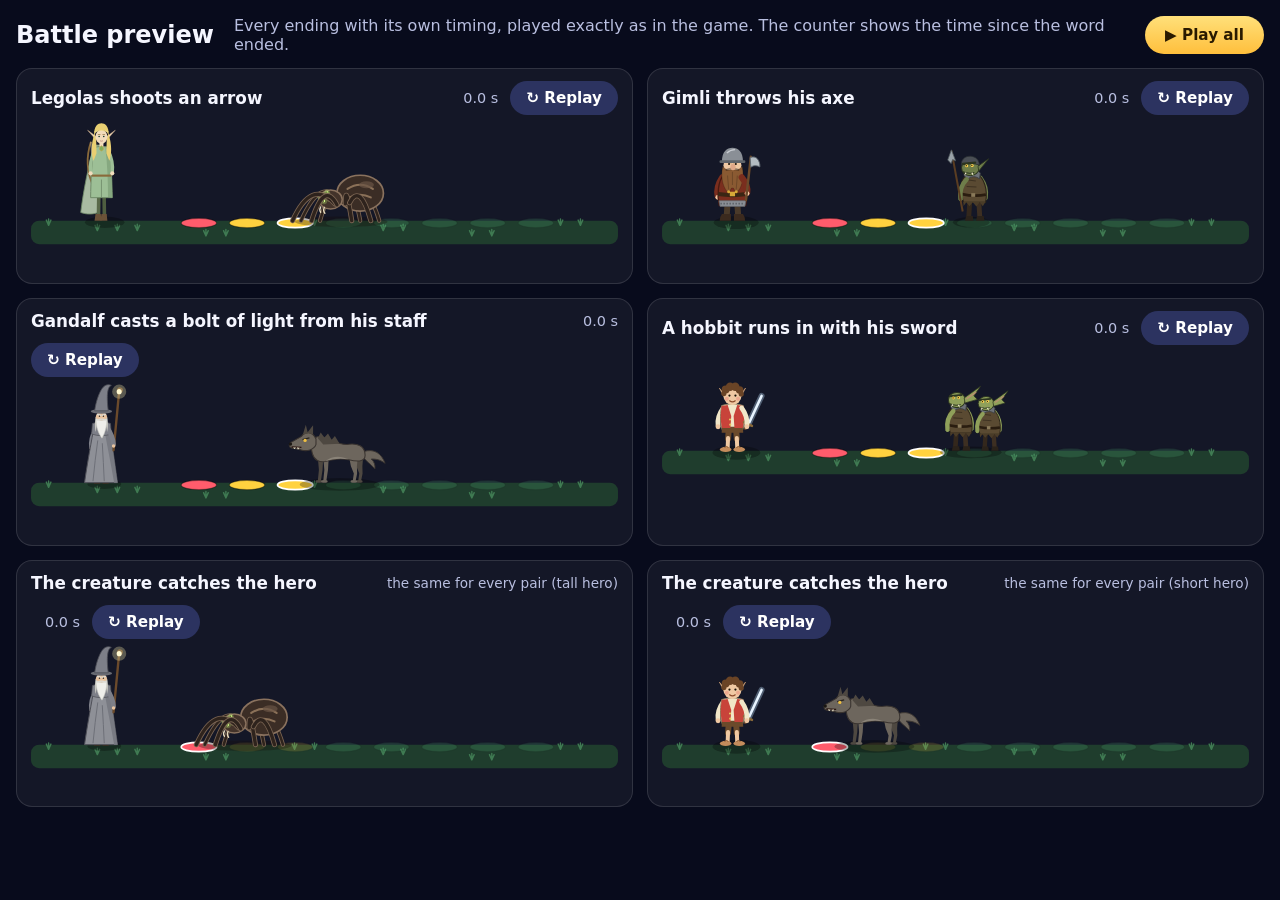
==== commit ba0ec2f3: "Every hero waits 1 second before attacking Arrow, axe and bolt now hit at about 2.6 s; the hobbit's " ====
--- a/battles.html
+++ b/battles.html
@@ -6,7 +6,7 @@
   <title>Battle preview</title>
   <!-- Uses the game's own styles and scene, so what plays here is exactly what plays in the game.
        Keep the ?v= tags the same as in index.html. -->
-  <link rel="stylesheet" href="styles.css?v=2026-11-20l">
+  <link rel="stylesheet" href="styles.css?v=2026-11-20m">
   <style>
     html, body { height: auto; overflow: auto; }
     body { padding: 16px; color: var(--ink, #fff); font-family: system-ui, -apple-system, "Segoe UI", sans-serif; }
@@ -35,7 +35,7 @@
   </header>
   <main class="cards" id="cards"></main>
 
-  <script src="scene.js?v=2026-11-20l"></script>
+  <script src="scene.js?v=2026-11-20m"></script>
   <script>
   (function () {
     'use strict';
--- a/styles.css
+++ b/styles.css
@@ -392,18 +392,19 @@
 .scene .arrow-shaft { stroke: #8a6a3a; stroke-width: 3; }
 .scene .arrow-head { fill: #d9dde4; }
 .scene .arrow-fletch { stroke: #f4f1e6; stroke-width: 2; }
-.scene .won .shot { animation: shot-fly 1.6s linear forwards; }   /* a slow, steady flight so it is easy to follow */
+/* Every hero waits 1 s before attacking, so the players can see the moment */
+.scene .won .shot { animation: shot-fly 1.6s 1s linear forwards; }   /* a slow, steady flight so it is easy to follow */
 @keyframes shot-fly { 0% { opacity: 1; transform: none; } 95% { opacity: 1; } 100% { opacity: 0; transform: translate(var(--fx), var(--fy)); } }
 .scene .spin { transform-box: fill-box; transform-origin: center; }
 .scene .won .spin { animation: stars-spin .4s linear infinite; }          /* the thrown axe spins */
-.scene .won.w-axe .held { animation: held-away 1.7s forwards; }          /* Gimli's axe leaves his hand, then he has it back */
+.scene .won.w-axe .held { animation: held-away 1.7s 1s forwards; }          /* Gimli's axe leaves his hand, then he has it back */
 @keyframes held-away { 0%, 94% { opacity: 0; } 100% { opacity: 1; } }
 .scene .staff-glow { transform-box: fill-box; transform-origin: center; }
-.scene .won.w-staff .staff-glow { animation: staff-flash .6s ease-out 2 alternate; }
+.scene .won.w-staff .staff-glow { animation: staff-flash .6s 1s ease-out 2 alternate; }
 @keyframes staff-flash { to { transform: scale(3); } }
 /* The sword fighter runs to the creature at a steady jog (2.7 s), strikes, and stays there hopping for joy */
-.scene .won.w-sword .hero-act { animation: hero-charge 3.1s ease-in-out forwards, hero-hop-there .35s 3.6s ease-in-out 4 alternate; }
-.scene .won.w-sword .hero-act .leg-a, .scene .won.w-sword .hero-act .leg-b { transform-box: fill-box; transform-origin: 50% 0; animation: leg-swing .34s ease-in-out 8 alternate; }
+.scene .won.w-sword .hero-act { animation: hero-charge 3.1s 1s ease-in-out forwards, hero-hop-there .35s 4.6s ease-in-out 4 alternate; }
+.scene .won.w-sword .hero-act .leg-a, .scene .won.w-sword .hero-act .leg-b { transform-box: fill-box; transform-origin: 50% 0; animation: leg-swing .34s 1s ease-in-out 8 alternate; }
 .scene .won.w-sword .hero-act .leg-b { animation-direction: alternate-reverse; }
 @keyframes hero-charge {
   0% { transform: none; }
@@ -412,17 +413,17 @@
   100% { transform: translateX(var(--reach)); }
 }
 @keyframes hero-hop-there { from { transform: translateX(var(--reach)); } to { transform: translateX(var(--reach)) translateY(-14px); } }
-/* With the slower run the strike lands at about 2.9 s, so the creature is knocked back then (and a bit quicker, to finish before the message) */
-.scene .won.w-sword .foe-act { animation-delay: 2.9s; animation-duration: 2s; }
-.scene .won.w-sword .hit-in { animation-delay: 2.85s; }
+/* With the slower run (and the 1 s wait) the strike lands at about 3.9 s, so the creature is knocked back then */
+.scene .won.w-sword .foe-act { animation-delay: 3.9s; animation-duration: 1.1s; }   /* quicker, so it ends before the result box at 5 s */
+.scene .won.w-sword .hit-in { animation-delay: 3.85s; }
 /* A flash where the weapon hits */
 .scene .hit-in { opacity: 0; transform-box: fill-box; transform-origin: center; }
 .scene .hit-ring { fill: none; stroke: #fff6c8; stroke-width: 4; }
 .scene .hit-burst { stroke: #ffffff; stroke-width: 3; stroke-linecap: round; }
-.scene .won .hit-in { animation: hit-flash .6s 1.5s ease-out forwards; }
+.scene .won .hit-in { animation: hit-flash .6s 2.5s ease-out forwards; }
 @keyframes hit-flash { 0% { opacity: 0; transform: scale(.3); } 30% { opacity: 1; transform: scale(1.1); } 100% { opacity: 0; transform: scale(1.5); } }
-.scene .won .foe-act { transform-origin: 50% 50%; animation: foe-flee 2.4s 1.55s ease-in-out forwards; }   /* starts as the weapon hits */
-.scene .won .hero-act { animation: hero-hop .35s 3s ease-in-out 4 alternate; }
+.scene .won .foe-act { transform-origin: 50% 50%; animation: foe-flee 2.4s 2.55s ease-in-out forwards; }   /* starts as the weapon hits */
+.scene .won .hero-act { animation: hero-hop .35s 4s ease-in-out 4 alternate; }
 @keyframes foe-flee {
   0% { transform: none; }
   12% { transform: translateY(-36px); }
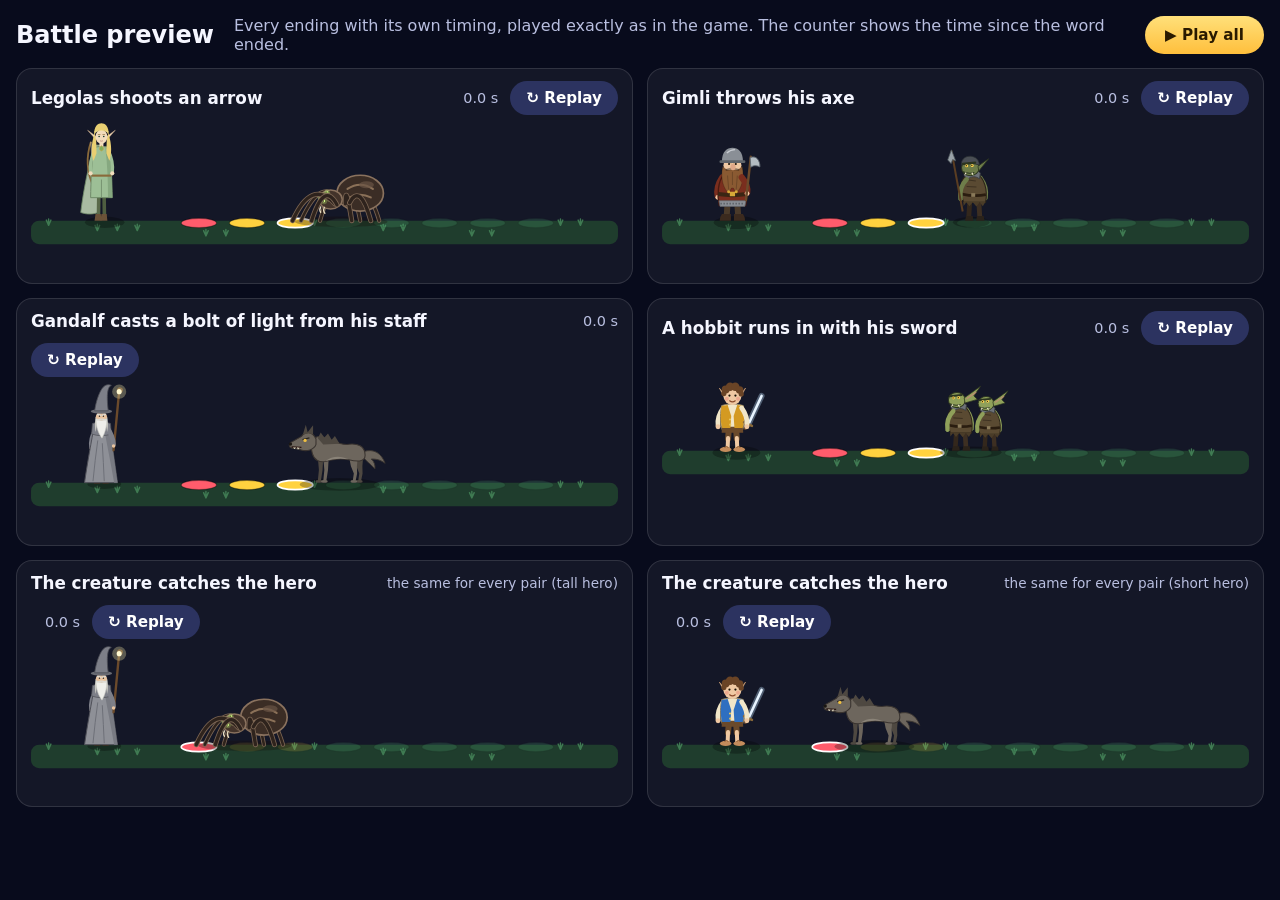
==== commit 5008c98b: "Wait 6 seconds after a solved word before the result box (5 when the creature wins) The knock-back a" ====
--- a/battles.html
+++ b/battles.html
@@ -6,7 +6,7 @@
   <title>Battle preview</title>
   <!-- Uses the game's own styles and scene, so what plays here is exactly what plays in the game.
        Keep the ?v= tags the same as in index.html. -->
-  <link rel="stylesheet" href="styles.css?v=2026-11-20m">
+  <link rel="stylesheet" href="styles.css?v=2026-11-20n">
   <style>
     html, body { height: auto; overflow: auto; }
     body { padding: 16px; color: var(--ink, #fff); font-family: system-ui, -apple-system, "Segoe UI", sans-serif; }
@@ -35,7 +35,7 @@
   </header>
   <main class="cards" id="cards"></main>
 
-  <script src="scene.js?v=2026-11-20m"></script>
+  <script src="scene.js?v=2026-11-20n"></script>
   <script>
   (function () {
     'use strict';
@@ -49,7 +49,8 @@
       { hero: 'gandalf', foe: 'spider', won: false, title: 'The creature catches the hero', note: 'the same for every pair (tall hero)' },
       { hero: 'hobbit', foe: 'warg', won: false, title: 'The creature catches the hero', note: 'the same for every pair (short hero)' }
     ];
-    var ROUND_PAUSE = 5000;   // as in the game: the result box appears 5 s after the word ends
+    // As in the game: the result box appears 6 s after a solved word, 5 s after the creature wins.
+    var WIN_PAUSE = 6000, ROUND_PAUSE = 5000;
 
     function cap(s) { return s.charAt(0).toUpperCase() + s.slice(1); }
 
@@ -86,8 +87,9 @@
       function start() {
         t0 = Date.now();
         c.tick = setInterval(function () { c.querySelector('.clock-txt').textContent = ((Date.now() - t0) / 1000).toFixed(1) + ' s'; }, 100);
-        later(c, ROUND_PAUSE, function () { msg.className = 'msg box'; msg.textContent = '(The result box appears here in the game.)'; });
-        later(c, ROUND_PAUSE + 1500, function () { clearInterval(c.tick); });
+        var pause = b.won ? WIN_PAUSE : ROUND_PAUSE;
+        later(c, pause, function () { msg.className = 'msg box'; msg.textContent = '(The result box appears here in the game.)'; });
+        later(c, pause + 1500, function () { clearInterval(c.tick); });
       }
       if (b.won) {
         // The word is solved: the hero attacks at once.
--- a/styles.css
+++ b/styles.css
@@ -414,7 +414,7 @@
 }
 @keyframes hero-hop-there { from { transform: translateX(var(--reach)); } to { transform: translateX(var(--reach)) translateY(-14px); } }
 /* With the slower run (and the 1 s wait) the strike lands at about 3.9 s, so the creature is knocked back then */
-.scene .won.w-sword .foe-act { animation-delay: 3.9s; animation-duration: 1.1s; }   /* quicker, so it ends before the result box at 5 s */
+.scene .won.w-sword .foe-act { animation-delay: 3.9s; animation-duration: 2s; }   /* ends at 5.9 s, just before the result box at 6 s */
 .scene .won.w-sword .hit-in { animation-delay: 3.85s; }
 /* A flash where the weapon hits */
 .scene .hit-in { opacity: 0; transform-box: fill-box; transform-origin: center; }
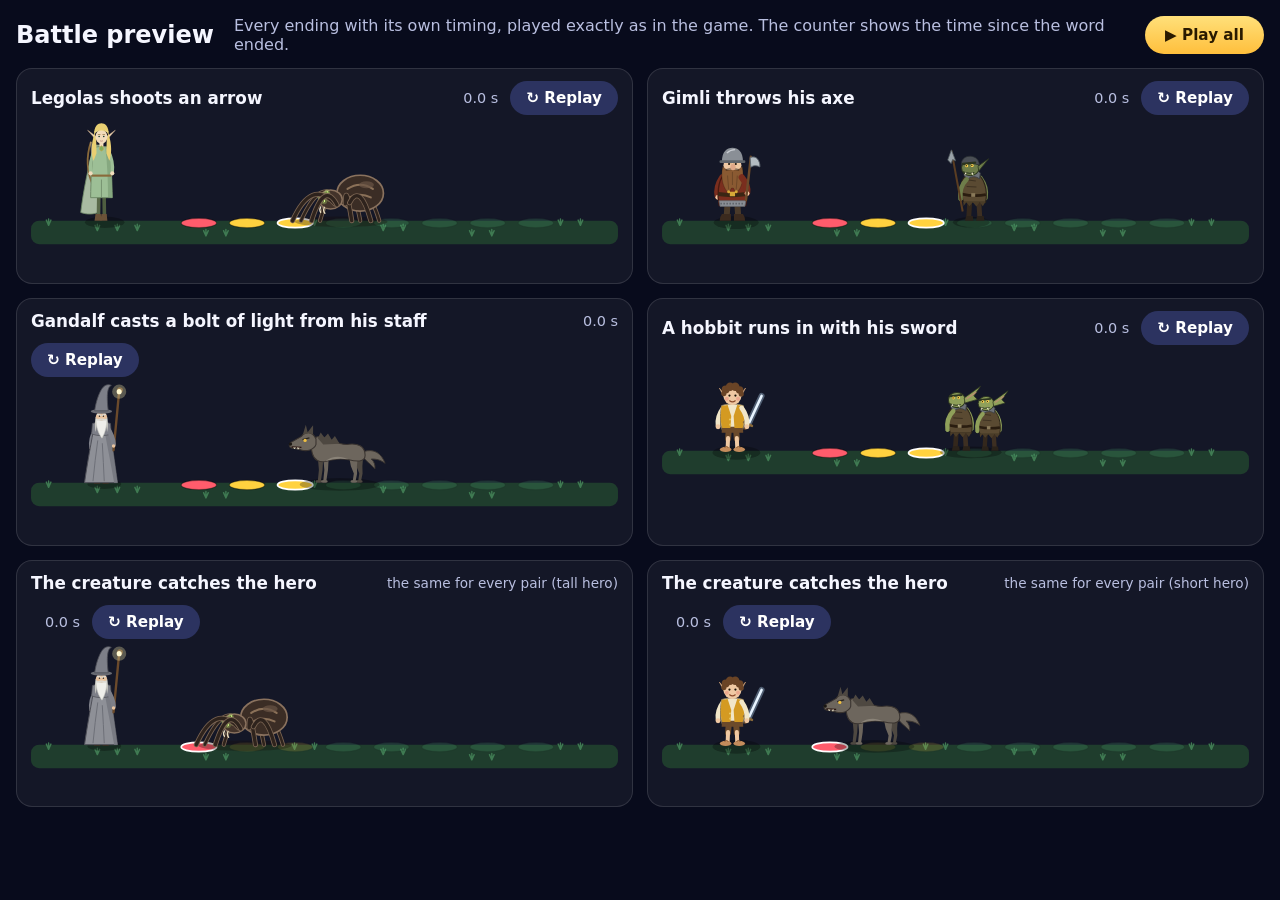
==== commit f14fc53d: ""Oh no!" message shows a small picture of the creature instead of an emoji Cache tag 2026-11-20o.  C" ====
--- a/battles.html
+++ b/battles.html
@@ -6,7 +6,7 @@
   <title>Battle preview</title>
   <!-- Uses the game's own styles and scene, so what plays here is exactly what plays in the game.
        Keep the ?v= tags the same as in index.html. -->
-  <link rel="stylesheet" href="styles.css?v=2026-11-20n">
+  <link rel="stylesheet" href="styles.css?v=2026-11-20o">
   <style>
     html, body { height: auto; overflow: auto; }
     body { padding: 16px; color: var(--ink, #fff); font-family: system-ui, -apple-system, "Segoe UI", sans-serif; }
@@ -35,7 +35,7 @@
   </header>
   <main class="cards" id="cards"></main>
 
-  <script src="scene.js?v=2026-11-20n"></script>
+  <script src="scene.js?v=2026-11-20o"></script>
   <script>
   (function () {
     'use strict';
@@ -71,7 +71,7 @@
       clearTimers(c);
       var root = c.querySelector('.scene');
       root.innerHTML = SCENE.html(b.hero, b.foe);
-      c.names = { hero: SCENE.hero().name, foe: SCENE.foe().name, emoji: SCENE.foe().emoji };
+      c.names = { hero: SCENE.hero().name, foe: SCENE.foe().name, icon: SCENE.foeIcon() };
       SCENE.update(root, b.won ? 5 : 7, true);
       c.querySelector('.msg').textContent = '';
       c.querySelector('.msg').className = 'msg';
@@ -101,7 +101,7 @@
         // The last miss: the creature takes its last step, then (1 s later, as in the game) catches the hero.
         later(c, 400, function () {
           SCENE.update(root, 8, false);
-          msg.textContent = n.emoji + ' Oh no! ' + cap(n.foe) + ' got ' + n.hero + '!';
+          msg.innerHTML = n.icon + ' Oh no! ' + cap(n.foe) + ' got ' + n.hero + '!';
         });
         later(c, 1400, function () {
           SCENE.end(root, false);
--- a/styles.css
+++ b/styles.css
@@ -493,6 +493,8 @@
 }
 .toast.show { transform: scale(1); opacity: 1; }
 .toast-ico { font-size: 1.5em; line-height: 1; }
+.toast-pic { display: block; width: 1.9em; height: 1.65em; overflow: visible; }   /* a small picture of the creature */
+.msg .toast-pic { display: inline-block; vertical-align: middle; width: 2.6em; height: 1.9em; }
 
 /* On-screen keyboard */
 .keyboard { flex: none; width: 100%; max-width: 1000px; margin: 0 auto; padding: 6px clamp(8px, 2vw, 18px) calc(12px + env(safe-area-inset-bottom)); }
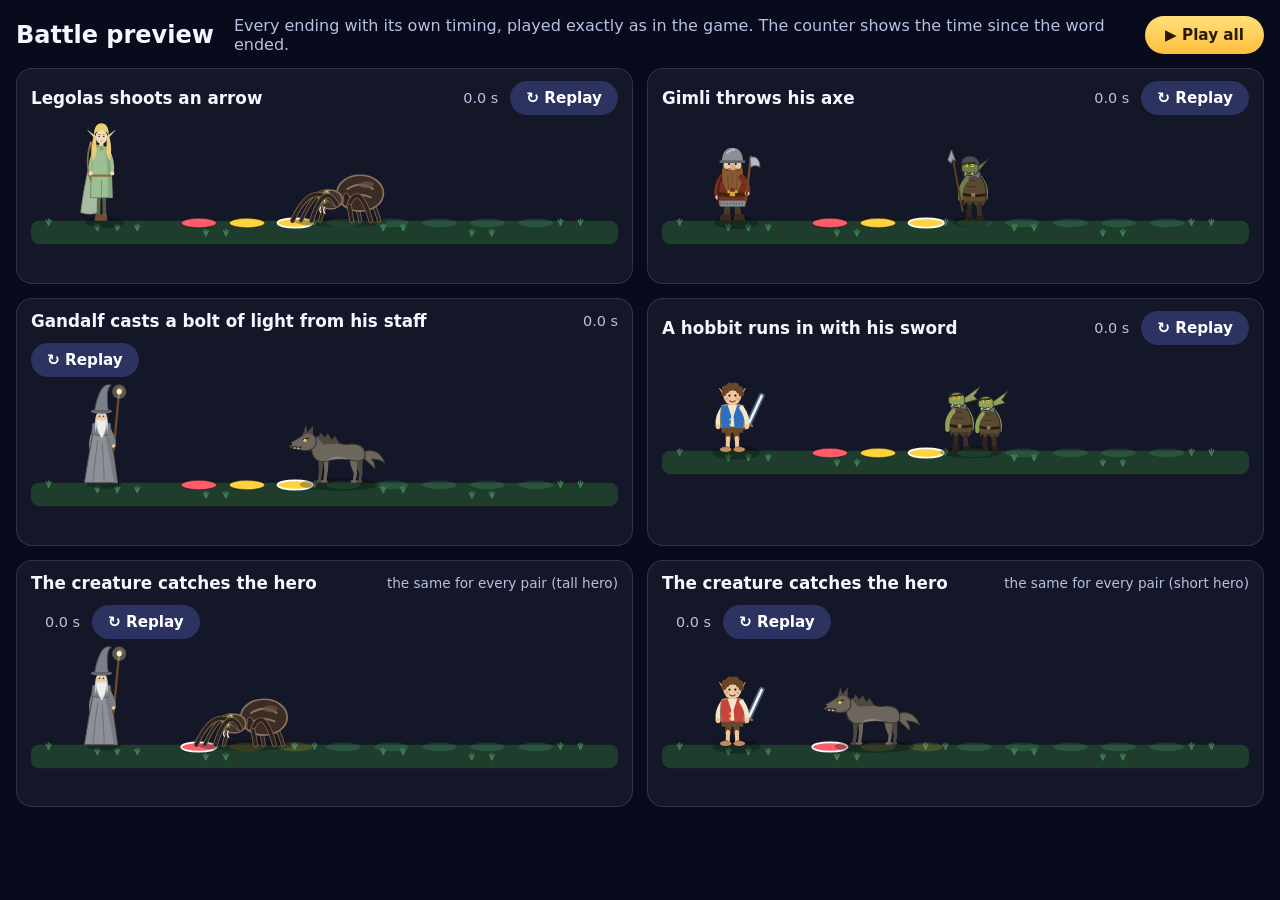
==== commit f8057f7c: ""Hooray!" message shows a small picture of the hero instead of a bow emoji Cache tag 2026-11-20p.  C" ====
--- a/battles.html
+++ b/battles.html
@@ -6,7 +6,7 @@
   <title>Battle preview</title>
   <!-- Uses the game's own styles and scene, so what plays here is exactly what plays in the game.
        Keep the ?v= tags the same as in index.html. -->
-  <link rel="stylesheet" href="styles.css?v=2026-11-20o">
+  <link rel="stylesheet" href="styles.css?v=2026-11-20p">
   <style>
     html, body { height: auto; overflow: auto; }
     body { padding: 16px; color: var(--ink, #fff); font-family: system-ui, -apple-system, "Segoe UI", sans-serif; }
@@ -35,7 +35,7 @@
   </header>
   <main class="cards" id="cards"></main>
 
-  <script src="scene.js?v=2026-11-20o"></script>
+  <script src="scene.js?v=2026-11-20p"></script>
   <script>
   (function () {
     'use strict';
@@ -71,7 +71,7 @@
       clearTimers(c);
       var root = c.querySelector('.scene');
       root.innerHTML = SCENE.html(b.hero, b.foe);
-      c.names = { hero: SCENE.hero().name, foe: SCENE.foe().name, icon: SCENE.foeIcon() };
+      c.names = { hero: SCENE.hero().name, foe: SCENE.foe().name, icon: SCENE.foeIcon(), heroIcon: SCENE.heroIcon() };
       SCENE.update(root, b.won ? 5 : 7, true);
       c.querySelector('.msg').textContent = '';
       c.querySelector('.msg').className = 'msg';
@@ -94,7 +94,7 @@
       if (b.won) {
         // The word is solved: the hero attacks at once.
         SCENE.end(root, true);
-        msg.textContent = '🏹 Hooray! ' + n.hero + ' beat ' + n.foe + '!';
+        msg.innerHTML = n.heroIcon + ' Hooray! ' + n.hero + ' beat ' + n.foe + '!';
         later(c, 4000, function () { msg.textContent = ''; });
         start();
       } else {
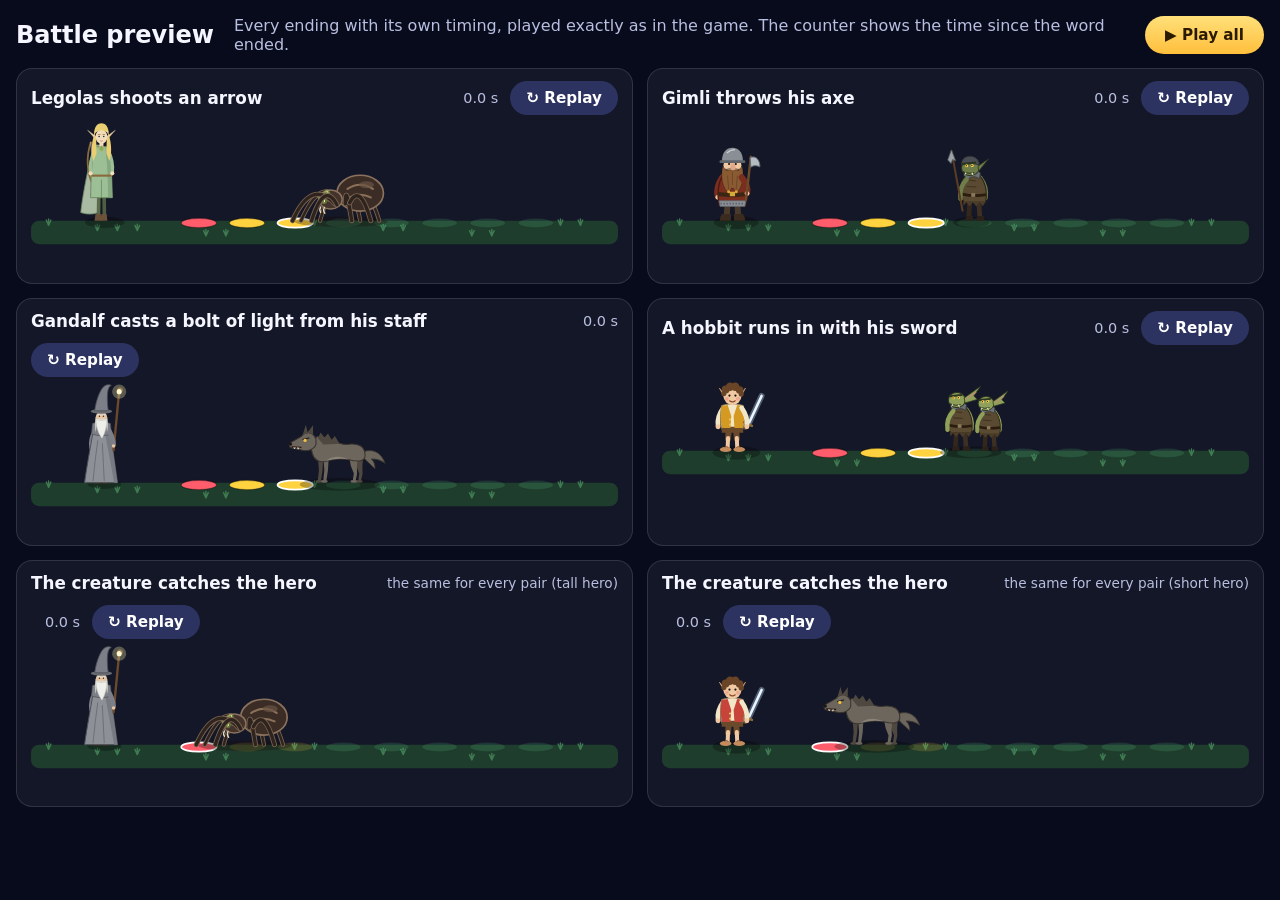
==== commit 45605db2: "Rename the game to Word Quest, with a new icon Title, heading, logo tiles (W O R D), top-bar badge, " ====
--- a/battles.html
+++ b/battles.html
@@ -6,7 +6,7 @@
   <title>Battle preview</title>
   <!-- Uses the game's own styles and scene, so what plays here is exactly what plays in the game.
        Keep the ?v= tags the same as in index.html. -->
-  <link rel="stylesheet" href="styles.css?v=2026-11-20p">
+  <link rel="stylesheet" href="styles.css?v=2026-11-20q">
   <style>
     html, body { height: auto; overflow: auto; }
     body { padding: 16px; color: var(--ink, #fff); font-family: system-ui, -apple-system, "Segoe UI", sans-serif; }
@@ -35,7 +35,7 @@
   </header>
   <main class="cards" id="cards"></main>
 
-  <script src="scene.js?v=2026-11-20p"></script>
+  <script src="scene.js?v=2026-11-20q"></script>
   <script>
   (function () {
     'use strict';
--- a/styles.css
+++ b/styles.css
@@ -1,4 +1,4 @@
-/* ================= Snowman ================= */
+/* ================= Word Quest ================= */
 :root {
   --bg-0: #080b1c;
   --bg-1: #121a3a;
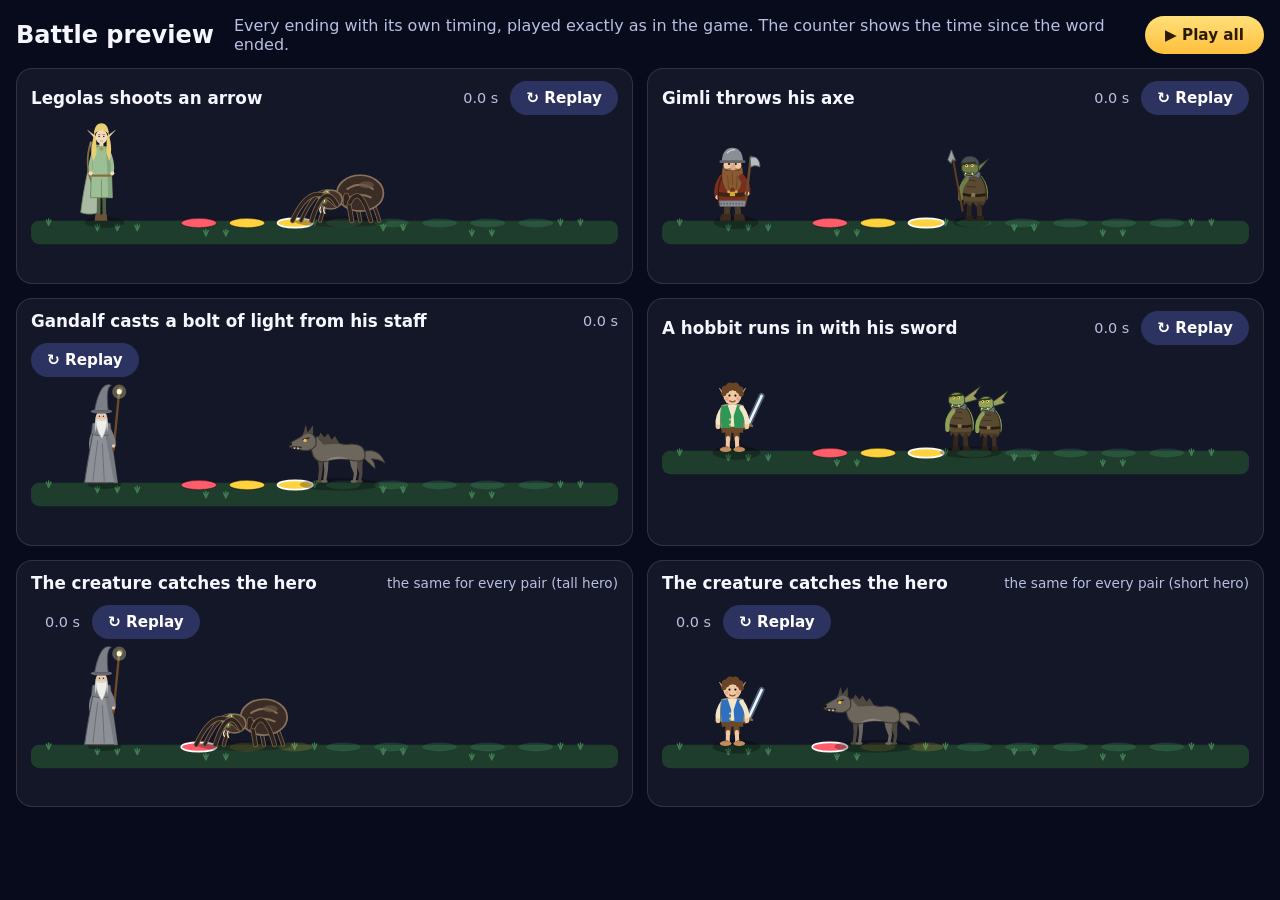
==== commit 9581a7d8: "End-of-word box shows the winner's picture and what happened in the battle Solved: the hero's pictur" ====
--- a/battles.html
+++ b/battles.html
@@ -6,7 +6,7 @@
   <title>Battle preview</title>
   <!-- Uses the game's own styles and scene, so what plays here is exactly what plays in the game.
        Keep the ?v= tags the same as in index.html. -->
-  <link rel="stylesheet" href="styles.css?v=2026-11-20q">
+  <link rel="stylesheet" href="styles.css?v=2026-11-20r">
   <style>
     html, body { height: auto; overflow: auto; }
     body { padding: 16px; color: var(--ink, #fff); font-family: system-ui, -apple-system, "Segoe UI", sans-serif; }
@@ -35,7 +35,7 @@
   </header>
   <main class="cards" id="cards"></main>
 
-  <script src="scene.js?v=2026-11-20q"></script>
+  <script src="scene.js?v=2026-11-20r"></script>
   <script>
   (function () {
     'use strict';
--- a/styles.css
+++ b/styles.css
@@ -551,6 +551,7 @@
 }
 @keyframes modal-in { from { transform: scale(.85) translateY(20px); opacity: 0; } }
 .modal-ico { font-size: 3.4rem; line-height: 1; margin-bottom: 8px; }
+.modal-pic { display: block; width: 120px; height: 96px; margin: 0 auto; overflow: visible; }   /* the hero or creature who won the word */
 .modal h3 { font-size: clamp(1.5rem, 4.5vw, 2.1rem); font-weight: 900; line-height: 1.15; }
 .modal p { color: var(--ink-dim); margin-top: 8px; line-height: 1.45; }
 .answer {
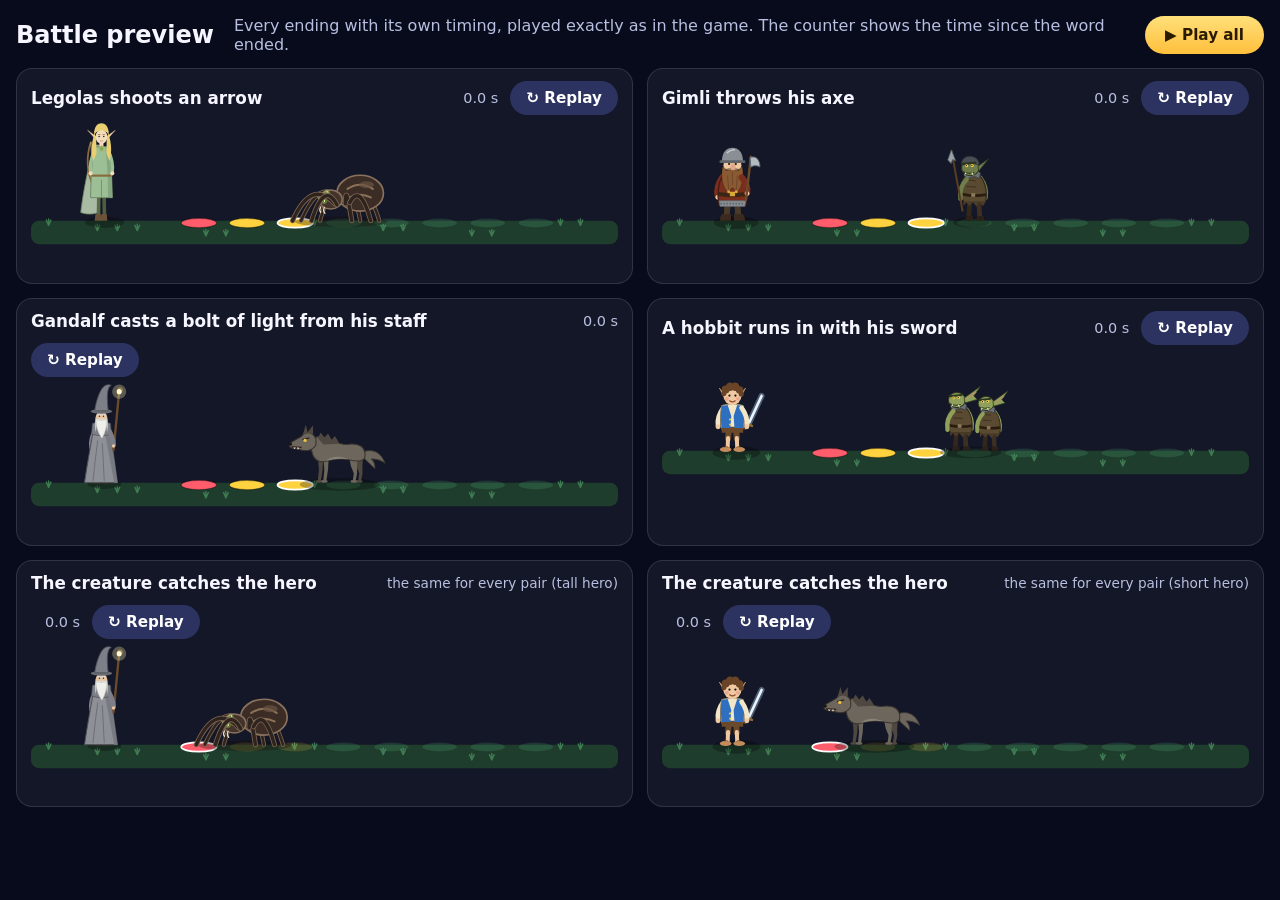
==== commit d90456d5: "On phones held upright, the clock sits beside the category and Solve button It no longer covers the " ====
--- a/battles.html
+++ b/battles.html
@@ -6,7 +6,7 @@
   <title>Battle preview</title>
   <!-- Uses the game's own styles and scene, so what plays here is exactly what plays in the game.
        Keep the ?v= tags the same as in index.html. -->
-  <link rel="stylesheet" href="styles.css?v=2026-11-20r">
+  <link rel="stylesheet" href="styles.css?v=2026-11-20s">
   <style>
     html, body { height: auto; overflow: auto; }
     body { padding: 16px; color: var(--ink, #fff); font-family: system-ui, -apple-system, "Segoe UI", sans-serif; }
@@ -35,7 +35,7 @@
   </header>
   <main class="cards" id="cards"></main>
 
-  <script src="scene.js?v=2026-11-20r"></script>
+  <script src="scene.js?v=2026-11-20s"></script>
   <script>
   (function () {
     'use strict';
--- a/styles.css
+++ b/styles.css
@@ -318,7 +318,7 @@
 .solve-slot { width: 100%; display: flex; justify-content: center; }
 .stage { position: relative; width: 100%; min-width: 0; flex: 0 1 auto; }
 .scene { width: 100%; display: flex; justify-content: center; }
-.stage .clock { position: absolute; top: 0; right: 0; width: clamp(56px, 7vw, 92px); }
+.table > .clock { position: absolute; top: 4px; right: clamp(10px, 2vw, 22px); width: clamp(56px, 7vw, 92px); z-index: 2; }
 .clock {
   position: relative; flex: 0 0 auto; aspect-ratio: 1;
   width: clamp(72px, 9vw, 112px);
@@ -633,6 +633,15 @@
   .controls .btn span { display: none; }   /* icons only, so the buttons don't overlap */
   .toast-slot { height: 36px; }
 }
+/* Phones held upright: the clock sits to the right of the category and Solve button, below the word,
+   so it never covers the scene and the word keeps the full width */
+@media (max-width: 720px) and (orientation: portrait) {
+  .table { display: grid; grid-template-columns: 60px minmax(0, 1fr) 60px; grid-template-areas: "stage stage stage" "word word word" ". side clock"; align-content: center; row-gap: 4px; }
+  .stage { grid-area: stage; }
+  .word-band { grid-area: word; }
+  .side { grid-area: side; }
+  .table > .clock { position: relative; top: auto; right: auto; grid-area: clock; width: 56px; align-self: center; justify-self: end; }
+}
 /* Short landscape screens (phones turned sideways): the word, category and Solve button share one row under the scene */
 @media (max-height: 560px) and (orientation: landscape) {
   .table { display: grid; grid-template-columns: minmax(0, 1fr) auto; grid-template-areas: "stage stage" "word side"; align-content: center; column-gap: 12px; row-gap: 4px; }
@@ -644,7 +653,7 @@
   .chip { padding: 4px 12px; font-size: .9rem; white-space: nowrap; }
   .wl { height: 40px; }
   .scene-svg { max-height: max(40px, calc(100cqh - 56px)); }
-  .stage .clock { width: 48px; }
+  .table > .clock { width: 48px; }
 }
 @media (max-height: 450px) {
   .key.big { height: 34px; font-size: 1.3rem; border-radius: 12px; }
